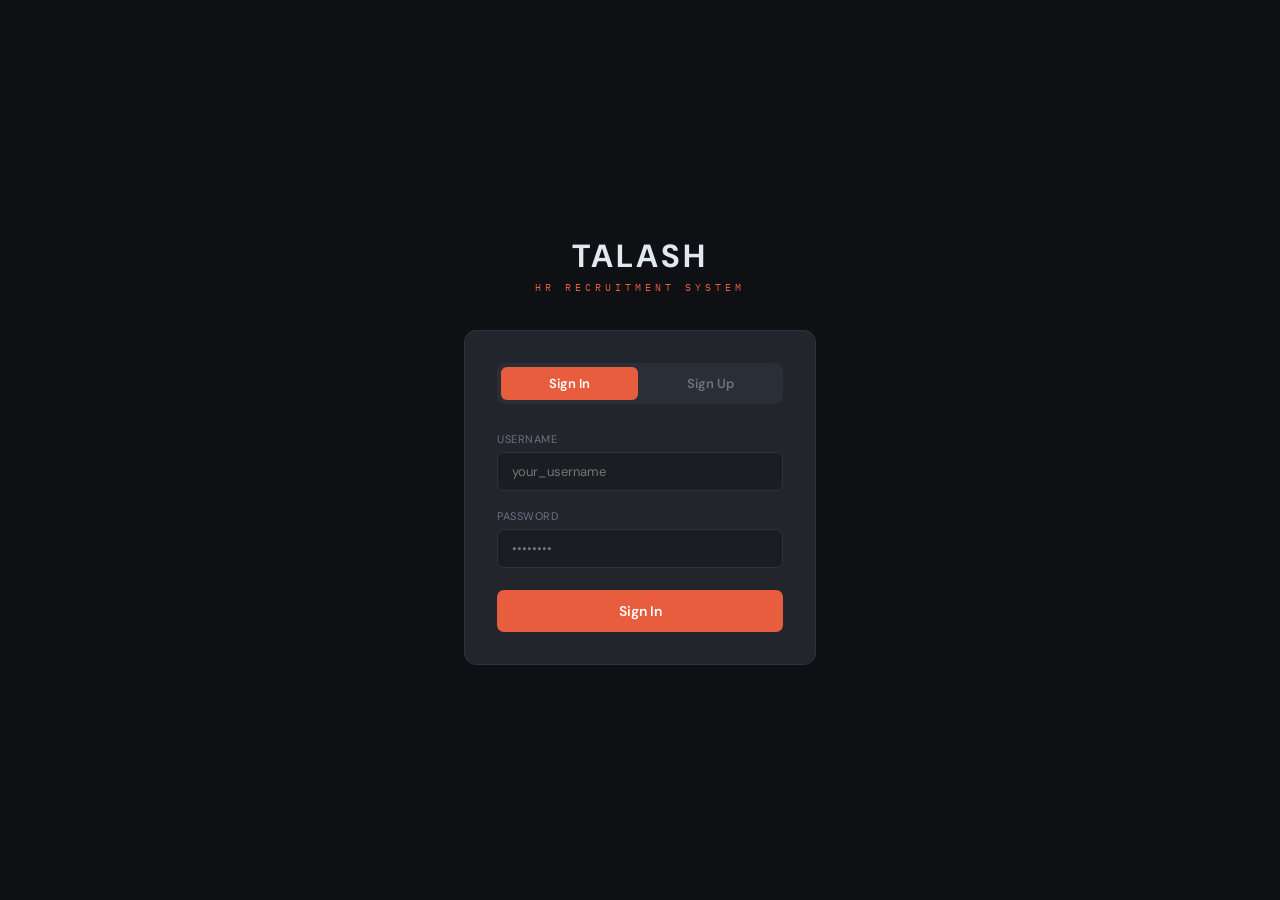
==== login.html @ 7b07e9e4 "Add files via upload" ====
<!DOCTYPE html>
<html lang="en">
<head>
<meta charset="UTF-8">
<meta name="viewport" content="width=device-width, initial-scale=1.0">
<title>TALASH — Login</title>
<link rel="preconnect" href="https://fonts.googleapis.com">
<link href="https://fonts.googleapis.com/css2?family=IBM+Plex+Mono:wght@400;600&family=DM+Sans:wght@300;400;500;600&display=swap" rel="stylesheet">
<style>
:root {
  --bg: #1a1d21; --surface: #22262c; --surface2: #2a2f37;
  --border: #2e333b; --text: #e2e8f0; --muted: #6b7280;
  --accent: #e85d3d; --blue: #3b82f6; --green: #22c55e; --red: #ef4444;
}
* { box-sizing: border-box; margin: 0; padding: 0; }
body {
  font-family: 'DM Sans', sans-serif;
  background: #0f1014; color: var(--text);
  min-height: 100vh; display: flex;
  align-items: center; justify-content: center;
}
.auth-wrap {
  width: 100%; max-width: 400px; padding: 24px;
}
.brand {
  text-align: center; margin-bottom: 36px;
}
.brand h1 {
  font-size: 32px; font-weight: 700; letter-spacing: 3px; color: var(--text);
}
.brand span {
  font-family: 'IBM Plex Mono', monospace; font-size: 10px;
  color: var(--accent); letter-spacing: 4px; display: block; margin-top: 4px;
}
.card {
  background: var(--surface); border: 1px solid var(--border);
  border-radius: 12px; padding: 32px;
}
.tabs {
  display: flex; gap: 4px; margin-bottom: 28px;
  background: var(--surface2); border-radius: 8px; padding: 4px;
}
.tab {
  flex: 1; padding: 8px; border-radius: 6px; font-size: 13px;
  font-weight: 600; cursor: pointer; border: none;
  background: none; color: var(--muted); transition: all .15s;
  font-family: inherit;
}
.tab.active { background: var(--accent); color: white; }
.form-group { margin-bottom: 18px; }
.form-label {
  display: block; font-size: 11px; color: var(--muted);
  margin-bottom: 6px; letter-spacing: .5px; text-transform: uppercase;
}
.form-input {
  width: 100%; background: var(--bg); border: 1px solid var(--border);
  color: var(--text); padding: 10px 14px; border-radius: 7px;
  font-size: 13px; font-family: inherit; outline: none; transition: border-color .15s;
}
.form-input:focus { border-color: var(--accent); }
.btn-submit {
  width: 100%; background: var(--accent); color: white;
  border: none; padding: 12px; border-radius: 7px;
  font-size: 14px; font-weight: 600; cursor: pointer;
  font-family: inherit; transition: opacity .15s; margin-top: 4px;
}
.btn-submit:hover { opacity: .85; }
.btn-submit:disabled { opacity: .5; cursor: not-allowed; }
.error-msg {
  background: rgba(239,68,68,.1); border: 1px solid rgba(239,68,68,.3);
  color: var(--red); padding: 10px 14px; border-radius: 7px;
  font-size: 12px; margin-bottom: 16px; display: none;
}
.success-msg {
  background: rgba(34,197,94,.1); border: 1px solid rgba(34,197,94,.3);
  color: var(--green); padding: 10px 14px; border-radius: 7px;
  font-size: 12px; margin-bottom: 16px; display: none;
}
.divider {
  text-align: center; font-size: 11px; color: var(--muted);
  margin: 20px 0; position: relative;
}
.divider::before, .divider::after {
  content: ""; position: absolute; top: 50%;
  width: 42%; height: 1px; background: var(--border);
}
.divider::before { left: 0; }
.divider::after  { right: 0; }
.hint {
  font-size: 11px; color: var(--muted); margin-top: 6px;
}
</style>
</head>
<body>
<div class="auth-wrap">
  <div class="brand">
    <h1>TALASH</h1>
    <span>HR RECRUITMENT SYSTEM</span>
  </div>

  <div class="card">
    <div class="tabs">
      <button class="tab active" id="tab-login" onclick="switchTab('login')">Sign In</button>
      <button class="tab"        id="tab-signup" onclick="switchTab('signup')">Sign Up</button>
    </div>

    <div id="error-box"   class="error-msg"></div>
    <div id="success-box" class="success-msg"></div>

    <!-- LOGIN FORM -->
    <div id="form-login">
      <div class="form-group">
        <label class="form-label">Username</label>
        <input class="form-input" id="l-user" type="text" placeholder="your_username" autocomplete="username">
      </div>
      <div class="form-group">
        <label class="form-label">Password</label>
        <input class="form-input" id="l-pass" type="password" placeholder="••••••••" autocomplete="current-password">
      </div>
      <button class="btn-submit" id="btn-login" onclick="doLogin()">Sign In</button>
    </div>

    <!-- SIGNUP FORM -->
    <div id="form-signup" style="display:none">
      <div class="form-group">
        <label class="form-label">Display Name</label>
        <input class="form-input" id="s-display" type="text" placeholder="Your Full Name">
      </div>
      <div class="form-group">
        <label class="form-label">Username</label>
        <input class="form-input" id="s-user" type="text" placeholder="username (letters, digits, _)" autocomplete="username">
        <div class="hint">3–32 characters, lowercase letters/digits/underscore only</div>
      </div>
      <div class="form-group">
        <label class="form-label">Password</label>
        <input class="form-input" id="s-pass" type="password" placeholder="Min. 6 characters" autocomplete="new-password">
      </div>
      <button class="btn-submit" id="btn-signup" onclick="doSignup()">Create Account</button>
    </div>
  </div>
</div>

<script>
function switchTab(t) {
  document.getElementById('form-login').style.display  = t==='login'  ? 'block' : 'none';
  document.getElementById('form-signup').style.display = t==='signup' ? 'block' : 'none';
  document.getElementById('tab-login').classList.toggle('active',  t==='login');
  document.getElementById('tab-signup').classList.toggle('active', t==='signup');
  hideMessages();
}

function showErr(msg) {
  const b = document.getElementById('error-box');
  b.textContent = msg; b.style.display = 'block';
  document.getElementById('success-box').style.display = 'none';
}
function showOk(msg) {
  const b = document.getElementById('success-box');
  b.textContent = msg; b.style.display = 'block';
  document.getElementById('error-box').style.display = 'none';
}
function hideMessages() {
  document.getElementById('error-box').style.display   = 'none';
  document.getElementById('success-box').style.display = 'none';
}

async function doLogin() {
  const btn = document.getElementById('btn-login');
  const user = document.getElementById('l-user').value.trim();
  const pass = document.getElementById('l-pass').value;
  if (!user || !pass) { showErr('Please enter username and password.'); return; }
  btn.disabled = true; btn.textContent = 'Signing in…';
  try {
    const res  = await fetch('/api/login', {
      method: 'POST', headers: {'Content-Type':'application/json'},
      body: JSON.stringify({username: user, password: pass})
    });
    const data = await res.json();
    if (!res.ok) { showErr(data.error || 'Login failed'); return; }
    showOk(`Welcome back, ${data.display}! Redirecting…`);
    setTimeout(() => window.location.href = '/', 700);
  } catch(e) {
    showErr('Network error. Please try again.');
  } finally {
    btn.disabled = false; btn.textContent = 'Sign In';
  }
}

async function doSignup() {
  const btn     = document.getElementById('btn-signup');
  const display = document.getElementById('s-display').value.trim();
  const user    = document.getElementById('s-user').value.trim();
  const pass    = document.getElementById('s-pass').value;
  if (!user || !pass) { showErr('Username and password are required.'); return; }
  btn.disabled = true; btn.textContent = 'Creating account…';
  try {
    const res  = await fetch('/api/signup', {
      method: 'POST', headers: {'Content-Type':'application/json'},
      body: JSON.stringify({username: user, password: pass, display: display || user})
    });
    const data = await res.json();
    if (!res.ok) { showErr(data.error || 'Signup failed'); return; }
    showOk('Account created! Redirecting…');
    setTimeout(() => window.location.href = '/', 700);
  } catch(e) {
    showErr('Network error. Please try again.');
  } finally {
    btn.disabled = false; btn.textContent = 'Create Account';
  }
}

// Allow Enter key to submit
document.addEventListener('keydown', e => {
  if (e.key === 'Enter') {
    const loginVisible = document.getElementById('form-login').style.display !== 'none';
    if (loginVisible) doLogin(); else doSignup();
  }
});
</script>
</body>
</html>
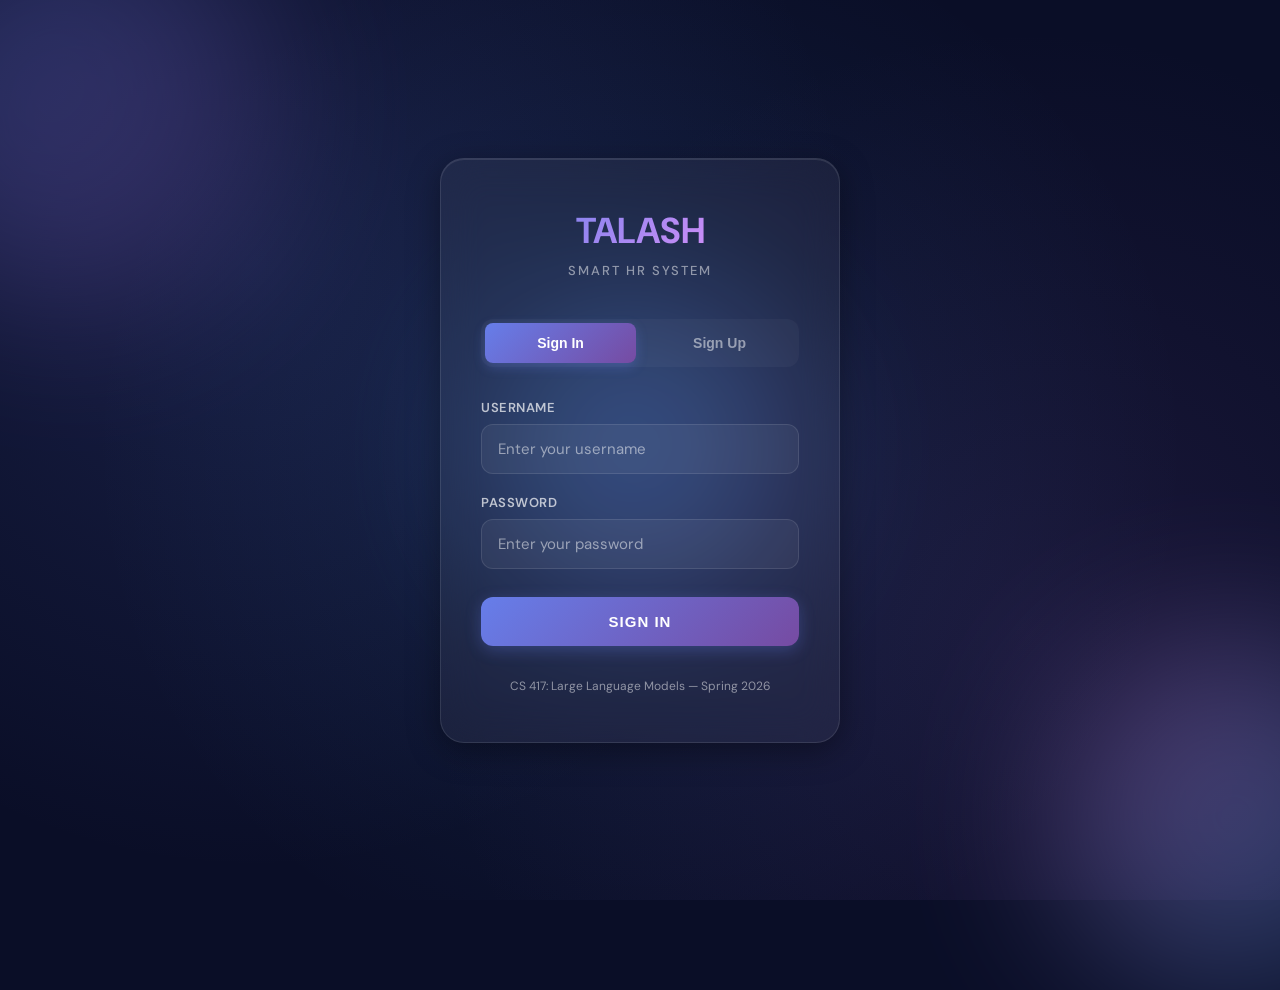
==== commit 70cb0153: "Revamp login.html with new design and functionality" ====
--- a/login.html
+++ b/login.html
@@ -3,219 +3,460 @@
 <head>
 <meta charset="UTF-8">
 <meta name="viewport" content="width=device-width, initial-scale=1.0">
-<title>TALASH — Login</title>
+<title>Login — TALASH</title>
 <link rel="preconnect" href="https://fonts.googleapis.com">
-<link href="https://fonts.googleapis.com/css2?family=IBM+Plex+Mono:wght@400;600&family=DM+Sans:wght@300;400;500;600&display=swap" rel="stylesheet">
+<link href="https://fonts.googleapis.com/css2?family=DM+Sans:wght@300;400;500;600;700&display=swap" rel="stylesheet">
 <style>
 :root {
-  --bg: #1a1d21; --surface: #22262c; --surface2: #2a2f37;
-  --border: #2e333b; --text: #e2e8f0; --muted: #6b7280;
-  --accent: #e85d3d; --blue: #3b82f6; --green: #22c55e; --red: #ef4444;
-}
-* { box-sizing: border-box; margin: 0; padding: 0; }
+  --bg-primary: #0a0e27;
+  --bg-secondary: #151932;
+  --accent-1: #667eea;
+  --accent-2: #764ba2;
+  --accent-3: #f093fb;
+  --accent-4: #4facfe;
+  --text-primary: #ffffff;
+  --text-secondary: rgba(255,255,255,0.7);
+  --text-muted: rgba(255,255,255,0.5);
+  --error: #ef4444;
+  --success: #10b981;
+}
+
+* {
+  margin: 0;
+  padding: 0;
+  box-sizing: border-box;
+}
+
 body {
-  font-family: 'DM Sans', sans-serif;
-  background: #0f1014; color: var(--text);
-  min-height: 100vh; display: flex;
-  align-items: center; justify-content: center;
-}
-.auth-wrap {
-  width: 100%; max-width: 400px; padding: 24px;
-}
-.brand {
-  text-align: center; margin-bottom: 36px;
-}
-.brand h1 {
-  font-size: 32px; font-weight: 700; letter-spacing: 3px; color: var(--text);
-}
-.brand span {
-  font-family: 'IBM Plex Mono', monospace; font-size: 10px;
-  color: var(--accent); letter-spacing: 4px; display: block; margin-top: 4px;
-}
-.card {
-  background: var(--surface); border: 1px solid var(--border);
-  border-radius: 12px; padding: 32px;
-}
+  font-family: 'DM Sans', -apple-system, BlinkMacSystemFont, 'Segoe UI', sans-serif;
+  background: var(--bg-primary);
+  color: var(--text-primary);
+  min-height: 100vh;
+  display: flex;
+  align-items: center;
+  justify-content: center;
+  position: relative;
+  overflow: hidden;
+}
+
+/* Animated gradient background */
+body::before {
+  content: '';
+  position: absolute;
+  inset: 0;
+  background: 
+    radial-gradient(circle at 20% 30%, rgba(102, 126, 234, 0.15) 0%, transparent 50%),
+    radial-gradient(circle at 80% 70%, rgba(118, 75, 162, 0.15) 0%, transparent 50%),
+    radial-gradient(circle at 50% 50%, rgba(79, 172, 254, 0.1) 0%, transparent 70%);
+  z-index: 0;
+}
+
+/* Floating orbs */
+.orb {
+  position: absolute;
+  border-radius: 50%;
+  filter: blur(80px);
+  opacity: 0.3;
+  z-index: 0;
+}
+
+.orb1 {
+  width: 400px;
+  height: 400px;
+  background: linear-gradient(135deg, var(--accent-1), var(--accent-2));
+  top: -10%;
+  left: -10%;
+}
+
+.orb2 {
+  width: 350px;
+  height: 350px;
+  background: linear-gradient(135deg, var(--accent-3), var(--accent-4));
+  bottom: -10%;
+  right: -10%;
+}
+
+.orb3 {
+  width: 300px;
+  height: 300px;
+  background: linear-gradient(135deg, var(--accent-4), var(--accent-1));
+  top: 50%;
+  left: 50%;
+  transform: translate(-50%, -50%);
+}
+
+.login-container {
+  position: relative;
+  z-index: 1;
+  width: 100%;
+  max-width: 440px;
+  padding: 20px;
+}
+
+.glass-card {
+  background: rgba(255, 255, 255, 0.05);
+  backdrop-filter: blur(20px);
+  border: 1px solid rgba(255, 255, 255, 0.1);
+  border-radius: 24px;
+  padding: 48px 40px;
+  box-shadow: 
+    0 8px 32px 0 rgba(0, 0, 0, 0.37),
+    inset 0 1px 0 0 rgba(255, 255, 255, 0.1);
+}
+
+.logo-section {
+  text-align: center;
+  margin-bottom: 40px;
+}
+
+.logo {
+  font-size: 36px;
+  font-weight: 700;
+  background: linear-gradient(135deg, var(--accent-1), var(--accent-3));
+  -webkit-background-clip: text;
+  -webkit-text-fill-color: transparent;
+  background-clip: text;
+  margin-bottom: 8px;
+  letter-spacing: -0.5px;
+}
+
+.logo-subtitle {
+  color: var(--text-muted);
+  font-size: 13px;
+  font-weight: 500;
+  letter-spacing: 2px;
+  text-transform: uppercase;
+}
+
 .tabs {
-  display: flex; gap: 4px; margin-bottom: 28px;
-  background: var(--surface2); border-radius: 8px; padding: 4px;
-}
+  display: flex;
+  gap: 8px;
+  margin-bottom: 32px;
+  background: rgba(255, 255, 255, 0.03);
+  padding: 4px;
+  border-radius: 12px;
+}
+
 .tab {
-  flex: 1; padding: 8px; border-radius: 6px; font-size: 13px;
-  font-weight: 600; cursor: pointer; border: none;
-  background: none; color: var(--muted); transition: all .15s;
+  flex: 1;
+  padding: 12px;
+  background: transparent;
+  border: none;
+  color: var(--text-muted);
+  font-size: 14px;
+  font-weight: 600;
+  cursor: pointer;
+  border-radius: 8px;
+  transition: all 0.3s ease;
+}
+
+.tab:hover {
+  color: var(--text-secondary);
+}
+
+.tab.active {
+  background: linear-gradient(135deg, var(--accent-1), var(--accent-2));
+  color: white;
+  box-shadow: 0 4px 12px rgba(102, 126, 234, 0.3);
+}
+
+.form-section {
+  display: none;
+}
+
+.form-section.active {
+  display: block;
+}
+
+.input-group {
+  margin-bottom: 20px;
+}
+
+.input-label {
+  display: block;
+  font-size: 13px;
+  font-weight: 600;
+  color: var(--text-secondary);
+  margin-bottom: 8px;
+  text-transform: uppercase;
+  letter-spacing: 0.5px;
+}
+
+.input-field {
+  width: 100%;
+  padding: 14px 16px;
+  background: rgba(255, 255, 255, 0.05);
+  border: 1px solid rgba(255, 255, 255, 0.1);
+  border-radius: 12px;
+  color: var(--text-primary);
+  font-size: 15px;
   font-family: inherit;
-}
-.tab.active { background: var(--accent); color: white; }
-.form-group { margin-bottom: 18px; }
-.form-label {
-  display: block; font-size: 11px; color: var(--muted);
-  margin-bottom: 6px; letter-spacing: .5px; text-transform: uppercase;
-}
-.form-input {
-  width: 100%; background: var(--bg); border: 1px solid var(--border);
-  color: var(--text); padding: 10px 14px; border-radius: 7px;
-  font-size: 13px; font-family: inherit; outline: none; transition: border-color .15s;
-}
-.form-input:focus { border-color: var(--accent); }
+  transition: all 0.3s ease;
+  outline: none;
+}
+
+.input-field:focus {
+  background: rgba(255, 255, 255, 0.08);
+  border-color: var(--accent-1);
+  box-shadow: 0 0 0 3px rgba(102, 126, 234, 0.1);
+}
+
+.input-field::placeholder {
+  color: var(--text-muted);
+}
+
 .btn-submit {
-  width: 100%; background: var(--accent); color: white;
-  border: none; padding: 12px; border-radius: 7px;
-  font-size: 14px; font-weight: 600; cursor: pointer;
-  font-family: inherit; transition: opacity .15s; margin-top: 4px;
-}
-.btn-submit:hover { opacity: .85; }
-.btn-submit:disabled { opacity: .5; cursor: not-allowed; }
-.error-msg {
-  background: rgba(239,68,68,.1); border: 1px solid rgba(239,68,68,.3);
-  color: var(--red); padding: 10px 14px; border-radius: 7px;
-  font-size: 12px; margin-bottom: 16px; display: none;
-}
-.success-msg {
-  background: rgba(34,197,94,.1); border: 1px solid rgba(34,197,94,.3);
-  color: var(--green); padding: 10px 14px; border-radius: 7px;
-  font-size: 12px; margin-bottom: 16px; display: none;
-}
-.divider {
-  text-align: center; font-size: 11px; color: var(--muted);
-  margin: 20px 0; position: relative;
-}
-.divider::before, .divider::after {
-  content: ""; position: absolute; top: 50%;
-  width: 42%; height: 1px; background: var(--border);
-}
-.divider::before { left: 0; }
-.divider::after  { right: 0; }
-.hint {
-  font-size: 11px; color: var(--muted); margin-top: 6px;
+  width: 100%;
+  padding: 16px;
+  background: linear-gradient(135deg, var(--accent-1), var(--accent-2));
+  border: none;
+  border-radius: 12px;
+  color: white;
+  font-size: 15px;
+  font-weight: 600;
+  cursor: pointer;
+  transition: all 0.3s ease;
+  text-transform: uppercase;
+  letter-spacing: 1px;
+  margin-top: 8px;
+  box-shadow: 0 4px 16px rgba(102, 126, 234, 0.3);
+}
+
+.btn-submit:hover {
+  transform: translateY(-2px);
+  box-shadow: 0 6px 24px rgba(102, 126, 234, 0.4);
+}
+
+.btn-submit:active {
+  transform: translateY(0);
+}
+
+.btn-submit:disabled {
+  opacity: 0.5;
+  cursor: not-allowed;
+  transform: none;
+}
+
+.alert {
+  padding: 12px 16px;
+  border-radius: 10px;
+  font-size: 13px;
+  margin-bottom: 20px;
+  border: 1px solid;
+  display: none;
+}
+
+.alert.error {
+  background: rgba(239, 68, 68, 0.1);
+  border-color: rgba(239, 68, 68, 0.3);
+  color: #fca5a5;
+}
+
+.alert.success {
+  background: rgba(16, 185, 129, 0.1);
+  border-color: rgba(16, 185, 129, 0.3);
+  color: #6ee7b7;
+}
+
+.footer-text {
+  text-align: center;
+  margin-top: 32px;
+  color: var(--text-muted);
+  font-size: 12px;
+}
+
+/* Loading state */
+.loading {
+  display: inline-block;
+  width: 14px;
+  height: 14px;
+  border: 2px solid rgba(255, 255, 255, 0.3);
+  border-top-color: white;
+  border-radius: 50%;
+  animation: spin 0.8s linear infinite;
+}
+
+@keyframes spin {
+  to { transform: rotate(360deg); }
 }
 </style>
 </head>
 <body>
-<div class="auth-wrap">
-  <div class="brand">
-    <h1>TALASH</h1>
-    <span>HR RECRUITMENT SYSTEM</span>
-  </div>
-
-  <div class="card">
+
+<div class="orb orb1"></div>
+<div class="orb orb2"></div>
+<div class="orb orb3"></div>
+
+<div class="login-container">
+  <div class="glass-card">
+    <div class="logo-section">
+      <div class="logo">TALASH</div>
+      <div class="logo-subtitle">Smart HR System</div>
+    </div>
+
     <div class="tabs">
-      <button class="tab active" id="tab-login" onclick="switchTab('login')">Sign In</button>
-      <button class="tab"        id="tab-signup" onclick="switchTab('signup')">Sign Up</button>
+      <button class="tab active" onclick="switchTab('login')">Sign In</button>
+      <button class="tab" onclick="switchTab('signup')">Sign Up</button>
     </div>
 
-    <div id="error-box"   class="error-msg"></div>
-    <div id="success-box" class="success-msg"></div>
+    <div id="alertBox" class="alert"></div>
 
     <!-- LOGIN FORM -->
-    <div id="form-login">
-      <div class="form-group">
-        <label class="form-label">Username</label>
-        <input class="form-input" id="l-user" type="text" placeholder="your_username" autocomplete="username">
+    <div id="loginForm" class="form-section active">
+      <div class="input-group">
+        <label class="input-label">Username</label>
+        <input type="text" class="input-field" id="loginUsername" 
+               placeholder="Enter your username" autocomplete="username">
       </div>
-      <div class="form-group">
-        <label class="form-label">Password</label>
-        <input class="form-input" id="l-pass" type="password" placeholder="••••••••" autocomplete="current-password">
+      <div class="input-group">
+        <label class="input-label">Password</label>
+        <input type="password" class="input-field" id="loginPassword" 
+               placeholder="Enter your password" autocomplete="current-password">
       </div>
-      <button class="btn-submit" id="btn-login" onclick="doLogin()">Sign In</button>
+      <button class="btn-submit" onclick="handleLogin()" id="loginBtn">
+        Sign In
+      </button>
     </div>
 
     <!-- SIGNUP FORM -->
-    <div id="form-signup" style="display:none">
-      <div class="form-group">
-        <label class="form-label">Display Name</label>
-        <input class="form-input" id="s-display" type="text" placeholder="Your Full Name">
+    <div id="signupForm" class="form-section">
+      <div class="input-group">
+        <label class="input-label">Username</label>
+        <input type="text" class="input-field" id="signupUsername" 
+               placeholder="Choose a username" autocomplete="username">
       </div>
-      <div class="form-group">
-        <label class="form-label">Username</label>
-        <input class="form-input" id="s-user" type="text" placeholder="username (letters, digits, _)" autocomplete="username">
-        <div class="hint">3–32 characters, lowercase letters/digits/underscore only</div>
+      <div class="input-group">
+        <label class="input-label">Display Name</label>
+        <input type="text" class="input-field" id="signupDisplay" 
+               placeholder="Your full name">
       </div>
-      <div class="form-group">
-        <label class="form-label">Password</label>
-        <input class="form-input" id="s-pass" type="password" placeholder="Min. 6 characters" autocomplete="new-password">
+      <div class="input-group">
+        <label class="input-label">Password</label>
+        <input type="password" class="input-field" id="signupPassword" 
+               placeholder="Create a password (min 6 chars)" autocomplete="new-password">
       </div>
-      <button class="btn-submit" id="btn-signup" onclick="doSignup()">Create Account</button>
+      <button class="btn-submit" onclick="handleSignup()" id="signupBtn">
+        Create Account
+      </button>
+    </div>
+
+    <div class="footer-text">
+      CS 417: Large Language Models &mdash; Spring 2026
     </div>
   </div>
 </div>
 
 <script>
-function switchTab(t) {
-  document.getElementById('form-login').style.display  = t==='login'  ? 'block' : 'none';
-  document.getElementById('form-signup').style.display = t==='signup' ? 'block' : 'none';
-  document.getElementById('tab-login').classList.toggle('active',  t==='login');
-  document.getElementById('tab-signup').classList.toggle('active', t==='signup');
-  hideMessages();
-}
-
-function showErr(msg) {
-  const b = document.getElementById('error-box');
-  b.textContent = msg; b.style.display = 'block';
-  document.getElementById('success-box').style.display = 'none';
-}
-function showOk(msg) {
-  const b = document.getElementById('success-box');
-  b.textContent = msg; b.style.display = 'block';
-  document.getElementById('error-box').style.display = 'none';
-}
-function hideMessages() {
-  document.getElementById('error-box').style.display   = 'none';
-  document.getElementById('success-box').style.display = 'none';
-}
-
-async function doLogin() {
-  const btn = document.getElementById('btn-login');
-  const user = document.getElementById('l-user').value.trim();
-  const pass = document.getElementById('l-pass').value;
-  if (!user || !pass) { showErr('Please enter username and password.'); return; }
-  btn.disabled = true; btn.textContent = 'Signing in…';
+function switchTab(tab) {
+  document.querySelectorAll('.tab').forEach(t => t.classList.remove('active'));
+  document.querySelectorAll('.form-section').forEach(f => f.classList.remove('active'));
+  
+  if (tab === 'login') {
+    document.querySelectorAll('.tab')[0].classList.add('active');
+    document.getElementById('loginForm').classList.add('active');
+  } else {
+    document.querySelectorAll('.tab')[1].classList.add('active');
+    document.getElementById('signupForm').classList.add('active');
+  }
+  
+  hideAlert();
+}
+
+function showAlert(msg, type = 'error') {
+  const box = document.getElementById('alertBox');
+  box.textContent = msg;
+  box.className = `alert ${type}`;
+  box.style.display = 'block';
+}
+
+function hideAlert() {
+  document.getElementById('alertBox').style.display = 'none';
+}
+
+async function handleLogin() {
+  const username = document.getElementById('loginUsername').value.trim();
+  const password = document.getElementById('loginPassword').value;
+  
+  if (!username || !password) {
+    showAlert('Please enter username and password');
+    return;
+  }
+  
+  const btn = document.getElementById('loginBtn');
+  btn.disabled = true;
+  btn.innerHTML = '<span class="loading"></span>';
+  
   try {
-    const res  = await fetch('/api/login', {
-      method: 'POST', headers: {'Content-Type':'application/json'},
-      body: JSON.stringify({username: user, password: pass})
+    const res = await fetch('/api/login', {
+      method: 'POST',
+      headers: { 'Content-Type': 'application/json' },
+      body: JSON.stringify({ username, password })
     });
+    
     const data = await res.json();
-    if (!res.ok) { showErr(data.error || 'Login failed'); return; }
-    showOk(`Welcome back, ${data.display}! Redirecting…`);
-    setTimeout(() => window.location.href = '/', 700);
-  } catch(e) {
-    showErr('Network error. Please try again.');
-  } finally {
-    btn.disabled = false; btn.textContent = 'Sign In';
+    
+    if (res.ok) {
+      showAlert('Login successful! Redirecting...', 'success');
+      setTimeout(() => window.location.href = '/', 1000);
+    } else {
+      showAlert(data.error || 'Login failed');
+      btn.disabled = false;
+      btn.textContent = 'Sign In';
+    }
+  } catch (err) {
+    showAlert('Connection error. Please try again.');
+    btn.disabled = false;
+    btn.textContent = 'Sign In';
   }
 }
 
-async function doSignup() {
-  const btn     = document.getElementById('btn-signup');
-  const display = document.getElementById('s-display').value.trim();
-  const user    = document.getElementById('s-user').value.trim();
-  const pass    = document.getElementById('s-pass').value;
-  if (!user || !pass) { showErr('Username and password are required.'); return; }
-  btn.disabled = true; btn.textContent = 'Creating account…';
+async function handleSignup() {
+  const username = document.getElementById('signupUsername').value.trim();
+  const display = document.getElementById('signupDisplay').value.trim();
+  const password = document.getElementById('signupPassword').value;
+  
+  if (!username || !password) {
+    showAlert('Please fill in all fields');
+    return;
+  }
+  
+  const btn = document.getElementById('signupBtn');
+  btn.disabled = true;
+  btn.innerHTML = '<span class="loading"></span>';
+  
   try {
-    const res  = await fetch('/api/signup', {
-      method: 'POST', headers: {'Content-Type':'application/json'},
-      body: JSON.stringify({username: user, password: pass, display: display || user})
+    const res = await fetch('/api/signup', {
+      method: 'POST',
+      headers: { 'Content-Type': 'application/json' },
+      body: JSON.stringify({ username, password, display })
     });
+    
     const data = await res.json();
-    if (!res.ok) { showErr(data.error || 'Signup failed'); return; }
-    showOk('Account created! Redirecting…');
-    setTimeout(() => window.location.href = '/', 700);
-  } catch(e) {
-    showErr('Network error. Please try again.');
-  } finally {
-    btn.disabled = false; btn.textContent = 'Create Account';
+    
+    if (res.ok) {
+      showAlert('Account created! Redirecting...', 'success');
+      setTimeout(() => window.location.href = '/', 1000);
+    } else {
+      showAlert(data.error || 'Signup failed');
+      btn.disabled = false;
+      btn.textContent = 'Create Account';
+    }
+  } catch (err) {
+    showAlert('Connection error. Please try again.');
+    btn.disabled = false;
+    btn.textContent = 'Create Account';
   }
 }
 
-// Allow Enter key to submit
-document.addEventListener('keydown', e => {
-  if (e.key === 'Enter') {
-    const loginVisible = document.getElementById('form-login').style.display !== 'none';
-    if (loginVisible) doLogin(); else doSignup();
-  }
+// Enter key handlers
+document.getElementById('loginPassword').addEventListener('keyup', (e) => {
+  if (e.key === 'Enter') handleLogin();
+});
+
+document.getElementById('signupPassword').addEventListener('keyup', (e) => {
+  if (e.key === 'Enter') handleSignup();
 });
 </script>
+
 </body>
-</html>+</html>
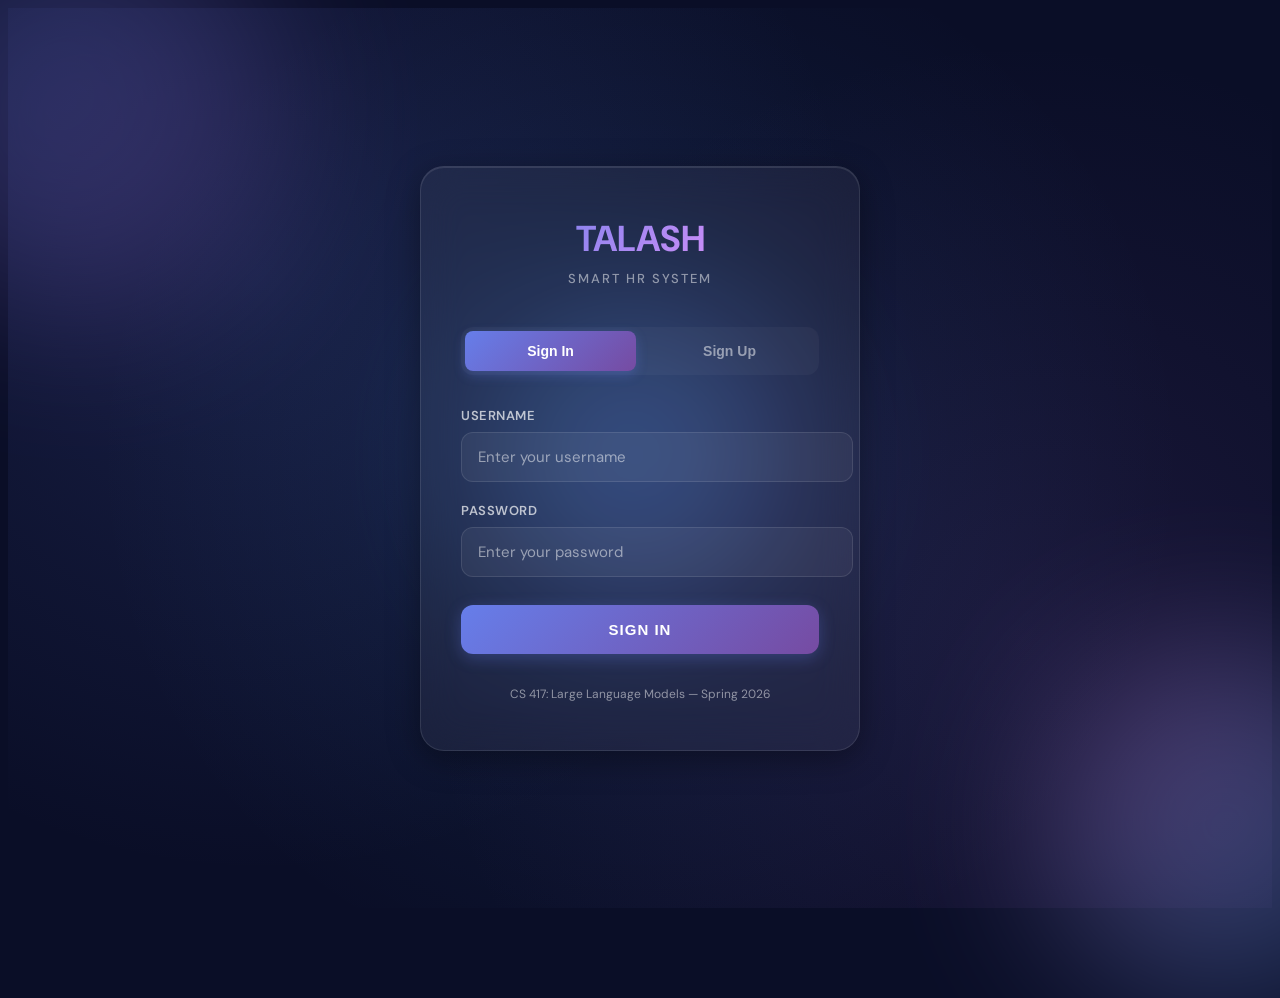
==== commit a355c09c: "Ehancment of login page" ====
--- a/login.html
+++ b/login.html
@@ -20,7 +20,7 @@
   --error: #ef4444;
   --success: #10b981;
 }
-
+<!--Formation -->
 * {
   margin: 0;
   padding: 0;
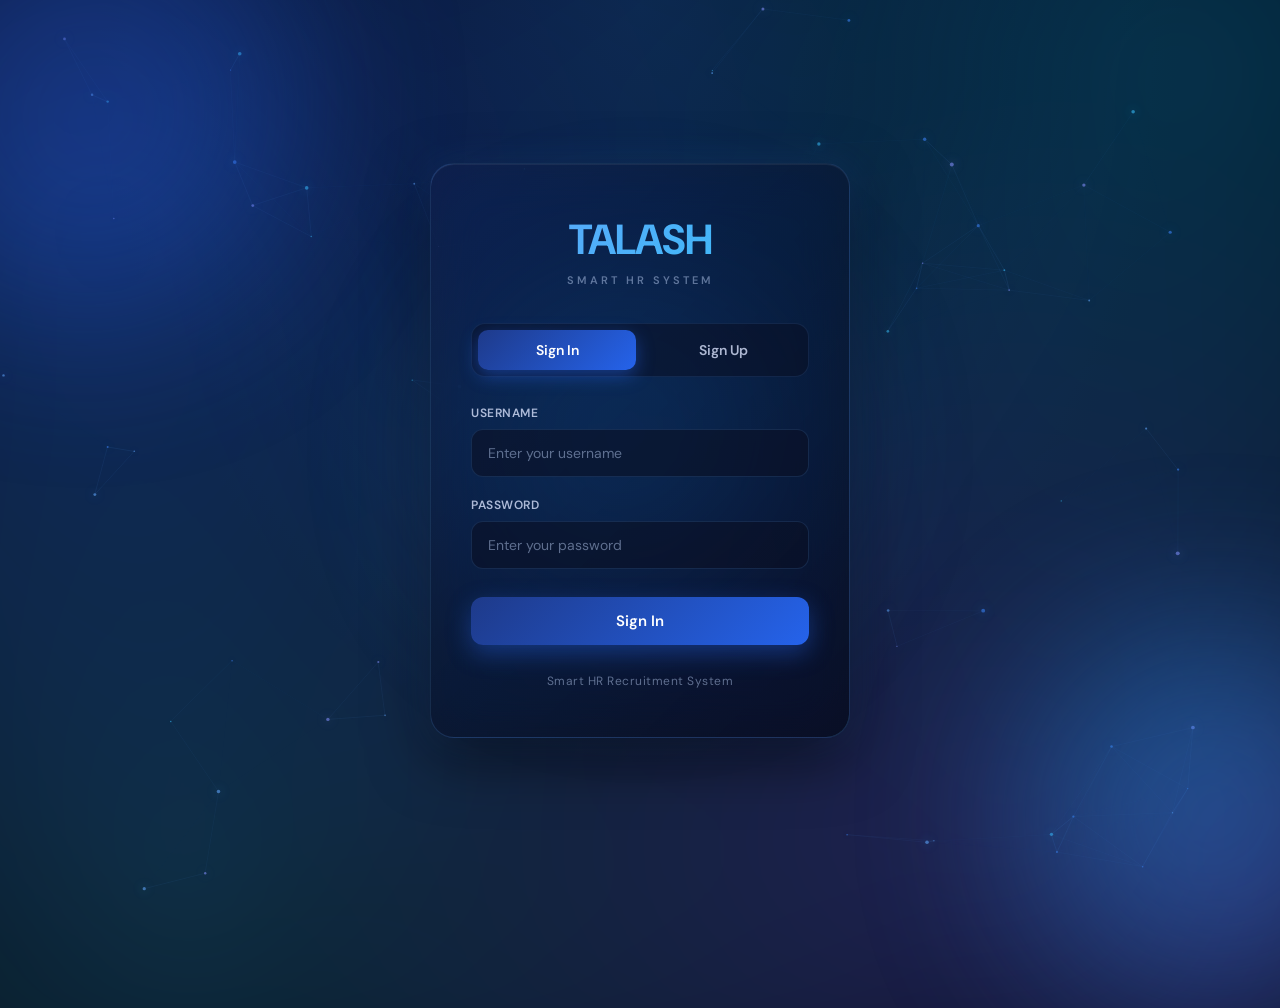
==== commit b8d7e1b9: "milestone 3" ====
--- a/login.html
+++ b/login.html
@@ -7,282 +7,154 @@
 <link rel="preconnect" href="https://fonts.googleapis.com">
 <link href="https://fonts.googleapis.com/css2?family=DM+Sans:wght@300;400;500;600;700&display=swap" rel="stylesheet">
 <style>
-:root {
-  --bg-primary: #0a0e27;
-  --bg-secondary: #151932;
-  --accent-1: #667eea;
-  --accent-2: #764ba2;
-  --accent-3: #f093fb;
-  --accent-4: #4facfe;
-  --text-primary: #ffffff;
-  --text-secondary: rgba(255,255,255,0.7);
-  --text-muted: rgba(255,255,255,0.5);
-  --error: #ef4444;
-  --success: #10b981;
-}
-<!--Formation -->
-* {
-  margin: 0;
-  padding: 0;
-  box-sizing: border-box;
-}
-
-body {
-  font-family: 'DM Sans', -apple-system, BlinkMacSystemFont, 'Segoe UI', sans-serif;
-  background: var(--bg-primary);
-  color: var(--text-primary);
-  min-height: 100vh;
-  display: flex;
-  align-items: center;
-  justify-content: center;
-  position: relative;
-  overflow: hidden;
-}
-
-/* Animated gradient background */
-body::before {
-  content: '';
-  position: absolute;
-  inset: 0;
-  background: 
-    radial-gradient(circle at 20% 30%, rgba(102, 126, 234, 0.15) 0%, transparent 50%),
-    radial-gradient(circle at 80% 70%, rgba(118, 75, 162, 0.15) 0%, transparent 50%),
-    radial-gradient(circle at 50% 50%, rgba(79, 172, 254, 0.1) 0%, transparent 70%);
-  z-index: 0;
-}
-
-/* Floating orbs */
-.orb {
-  position: absolute;
-  border-radius: 50%;
-  filter: blur(80px);
-  opacity: 0.3;
-  z-index: 0;
-}
-
-.orb1 {
-  width: 400px;
-  height: 400px;
-  background: linear-gradient(135deg, var(--accent-1), var(--accent-2));
-  top: -10%;
-  left: -10%;
-}
-
-.orb2 {
-  width: 350px;
-  height: 350px;
-  background: linear-gradient(135deg, var(--accent-3), var(--accent-4));
-  bottom: -10%;
-  right: -10%;
-}
-
-.orb3 {
-  width: 300px;
-  height: 300px;
-  background: linear-gradient(135deg, var(--accent-4), var(--accent-1));
-  top: 50%;
-  left: 50%;
-  transform: translate(-50%, -50%);
-}
-
-.login-container {
-  position: relative;
-  z-index: 1;
-  width: 100%;
-  max-width: 440px;
-  padding: 20px;
-}
-
-.glass-card {
-  background: rgba(255, 255, 255, 0.05);
-  backdrop-filter: blur(20px);
-  border: 1px solid rgba(255, 255, 255, 0.1);
-  border-radius: 24px;
-  padding: 48px 40px;
-  box-shadow: 
-    0 8px 32px 0 rgba(0, 0, 0, 0.37),
-    inset 0 1px 0 0 rgba(255, 255, 255, 0.1);
-}
-
-.logo-section {
-  text-align: center;
-  margin-bottom: 40px;
-}
-
-.logo {
-  font-size: 36px;
-  font-weight: 700;
-  background: linear-gradient(135deg, var(--accent-1), var(--accent-3));
-  -webkit-background-clip: text;
-  -webkit-text-fill-color: transparent;
-  background-clip: text;
-  margin-bottom: 8px;
-  letter-spacing: -0.5px;
-}
-
-.logo-subtitle {
-  color: var(--text-muted);
-  font-size: 13px;
-  font-weight: 500;
-  letter-spacing: 2px;
-  text-transform: uppercase;
-}
-
-.tabs {
-  display: flex;
-  gap: 8px;
-  margin-bottom: 32px;
-  background: rgba(255, 255, 255, 0.03);
-  padding: 4px;
-  border-radius: 12px;
-}
-
-.tab {
-  flex: 1;
-  padding: 12px;
-  background: transparent;
-  border: none;
-  color: var(--text-muted);
-  font-size: 14px;
-  font-weight: 600;
-  cursor: pointer;
-  border-radius: 8px;
-  transition: all 0.3s ease;
-}
-
-.tab:hover {
-  color: var(--text-secondary);
-}
-
-.tab.active {
-  background: linear-gradient(135deg, var(--accent-1), var(--accent-2));
-  color: white;
-  box-shadow: 0 4px 12px rgba(102, 126, 234, 0.3);
-}
-
-.form-section {
-  display: none;
-}
-
-.form-section.active {
-  display: block;
-}
-
-.input-group {
-  margin-bottom: 20px;
-}
-
-.input-label {
-  display: block;
-  font-size: 13px;
-  font-weight: 600;
-  color: var(--text-secondary);
-  margin-bottom: 8px;
-  text-transform: uppercase;
-  letter-spacing: 0.5px;
-}
-
-.input-field {
-  width: 100%;
-  padding: 14px 16px;
-  background: rgba(255, 255, 255, 0.05);
-  border: 1px solid rgba(255, 255, 255, 0.1);
-  border-radius: 12px;
-  color: var(--text-primary);
-  font-size: 15px;
-  font-family: inherit;
-  transition: all 0.3s ease;
-  outline: none;
-}
-
-.input-field:focus {
-  background: rgba(255, 255, 255, 0.08);
-  border-color: var(--accent-1);
-  box-shadow: 0 0 0 3px rgba(102, 126, 234, 0.1);
-}
-
-.input-field::placeholder {
-  color: var(--text-muted);
-}
-
-.btn-submit {
-  width: 100%;
-  padding: 16px;
-  background: linear-gradient(135deg, var(--accent-1), var(--accent-2));
-  border: none;
-  border-radius: 12px;
-  color: white;
-  font-size: 15px;
-  font-weight: 600;
-  cursor: pointer;
-  transition: all 0.3s ease;
-  text-transform: uppercase;
-  letter-spacing: 1px;
-  margin-top: 8px;
-  box-shadow: 0 4px 16px rgba(102, 126, 234, 0.3);
-}
-
-.btn-submit:hover {
-  transform: translateY(-2px);
-  box-shadow: 0 6px 24px rgba(102, 126, 234, 0.4);
-}
-
-.btn-submit:active {
-  transform: translateY(0);
-}
-
-.btn-submit:disabled {
-  opacity: 0.5;
-  cursor: not-allowed;
-  transform: none;
-}
-
-.alert {
-  padding: 12px 16px;
-  border-radius: 10px;
-  font-size: 13px;
-  margin-bottom: 20px;
-  border: 1px solid;
-  display: none;
-}
-
-.alert.error {
-  background: rgba(239, 68, 68, 0.1);
-  border-color: rgba(239, 68, 68, 0.3);
-  color: #fca5a5;
-}
-
-.alert.success {
-  background: rgba(16, 185, 129, 0.1);
-  border-color: rgba(16, 185, 129, 0.3);
-  color: #6ee7b7;
-}
-
-.footer-text {
-  text-align: center;
-  margin-top: 32px;
-  color: var(--text-muted);
-  font-size: 12px;
-}
-
-/* Loading state */
-.loading {
-  display: inline-block;
-  width: 14px;
-  height: 14px;
-  border: 2px solid rgba(255, 255, 255, 0.3);
-  border-top-color: white;
-  border-radius: 50%;
-  animation: spin 0.8s linear infinite;
-}
-
-@keyframes spin {
-  to { transform: rotate(360deg); }
-}
+:root{
+  --bg-primary:#03060f;
+  --bg-secondary:#0a1024;
+  --accent-1:#1e3a8a;
+  --accent-2:#2563eb;
+  --accent-3:#0ea5e9;
+  --accent-4:#38bdf8;
+  --text-primary:#f1f5fb;
+  --text-secondary:rgba(220,230,255,0.78);
+  --text-muted:rgba(180,200,235,0.5);
+  --error:#f87171;
+  --success:#22d3ee;
+}
+*{margin:0;padding:0;box-sizing:border-box}
+html,body{height:100%}
+body{
+  font-family:'DM Sans',-apple-system,BlinkMacSystemFont,'Segoe UI',sans-serif;
+  background:radial-gradient(ellipse at top,#0a1733 0%,#03060f 60%) fixed,#03060f;
+  color:var(--text-primary);
+  min-height:100vh;display:flex;align-items:center;justify-content:center;
+  position:relative;overflow:hidden;
+}
+
+/* live aurora layer */
+body::before{
+  content:'';position:fixed;inset:-20%;
+  background:
+    radial-gradient(circle at 20% 30%,rgba(37,99,235,.35) 0%,transparent 45%),
+    radial-gradient(circle at 80% 20%,rgba(14,165,233,.28) 0%,transparent 45%),
+    radial-gradient(circle at 70% 80%,rgba(99,102,241,.30) 0%,transparent 45%),
+    radial-gradient(circle at 25% 85%,rgba(56,189,248,.22) 0%,transparent 45%);
+  filter:blur(40px);
+  animation:aurora 20s ease-in-out infinite alternate;
+  z-index:0;
+}
+@keyframes aurora{
+  0%{transform:translate3d(0,0,0) scale(1)}
+  50%{transform:translate3d(2%,-2%,0) scale(1.1)}
+  100%{transform:translate3d(-2%,3%,0) scale(1.05)}
+}
+
+#bgCanvas{position:fixed;inset:0;z-index:0;pointer-events:none;opacity:.6}
+
+.orb{position:absolute;border-radius:50%;filter:blur(90px);opacity:.45;z-index:0;animation:floatOrb 14s ease-in-out infinite alternate}
+.orb1{width:420px;height:420px;background:linear-gradient(135deg,#1e3a8a,#2563eb);top:-12%;left:-10%}
+.orb2{width:380px;height:380px;background:linear-gradient(135deg,#0ea5e9,#6366f1);bottom:-12%;right:-10%;animation-delay:-5s}
+.orb3{width:320px;height:320px;background:linear-gradient(135deg,#38bdf8,#1e3a8a);top:50%;left:50%;transform:translate(-50%,-50%);animation-delay:-9s}
+@keyframes floatOrb{
+  from{transform:translate(0,0) scale(1)}
+  to{transform:translate(40px,-30px) scale(1.08)}
+}
+
+.login-container{position:relative;z-index:2;width:100%;max-width:460px;padding:20px;
+  animation:rise .8s cubic-bezier(.22,1,.36,1) both}
+@keyframes rise{from{opacity:0;transform:translateY(24px)}to{opacity:1;transform:translateY(0)}}
+
+.glass-card{
+  background:linear-gradient(135deg,rgba(20,32,70,.55),rgba(3,6,15,.65));
+  -webkit-backdrop-filter:blur(24px) saturate(140%);
+  backdrop-filter:blur(24px) saturate(140%);
+  border:1px solid rgba(96,165,250,.18);
+  border-radius:24px;padding:48px 40px;
+  box-shadow:0 20px 60px rgba(0,0,0,.55),0 0 40px rgba(59,130,246,.18),inset 0 1px 0 rgba(255,255,255,.06);
+  position:relative;overflow:hidden;
+}
+.glass-card::before{
+  content:'';position:absolute;inset:-1px;border-radius:24px;padding:1px;
+  background:linear-gradient(135deg,rgba(96,165,250,.45),transparent 40%,transparent 60%,rgba(56,189,248,.45));
+  -webkit-mask:linear-gradient(#000 0 0) content-box,linear-gradient(#000 0 0);
+  -webkit-mask-composite:xor;mask-composite:exclude;
+  pointer-events:none;opacity:.6;
+}
+
+.logo-section{text-align:center;margin-bottom:36px}
+.logo{
+  font-size:42px;font-weight:700;letter-spacing:-1px;
+  background:linear-gradient(135deg,#60a5fa,#38bdf8 50%,#818cf8);
+  background-size:200% 200%;
+  -webkit-background-clip:text;background-clip:text;-webkit-text-fill-color:transparent;
+  animation:shimmer 5s ease-in-out infinite;
+}
+@keyframes shimmer{0%,100%{background-position:0 50%}50%{background-position:100% 50%}}
+.logo-subtitle{font-size:11px;color:var(--text-muted);text-transform:uppercase;letter-spacing:3px;margin-top:6px;font-weight:600}
+
+.tabs{display:flex;gap:8px;margin-bottom:28px;background:rgba(10,16,36,.55);padding:6px;border-radius:14px;border:1px solid rgba(96,165,250,.12)}
+.tab{
+  flex:1;padding:11px;background:transparent;border:none;color:var(--text-secondary);
+  font-family:inherit;font-size:14px;font-weight:600;cursor:pointer;border-radius:10px;
+  transition:all .35s cubic-bezier(.22,1,.36,1);
+}
+.tab:hover{color:var(--text-primary)}
+.tab.active{
+  background:linear-gradient(135deg,#1e3a8a,#2563eb);
+  color:#fff;box-shadow:0 6px 18px rgba(37,99,235,.45);
+}
+
+.form-section{display:none;animation:fadeIn .4s ease}
+.form-section.active{display:block}
+@keyframes fadeIn{from{opacity:0;transform:translateY(8px)}to{opacity:1;transform:translateY(0)}}
+
+.input-group{margin-bottom:20px}
+.input-label{display:block;font-size:12px;font-weight:600;color:var(--text-secondary);margin-bottom:8px;text-transform:uppercase;letter-spacing:.5px}
+.input-field{
+  width:100%;padding:14px 16px;background:rgba(10,16,36,.6);
+  border:1px solid rgba(96,165,250,.15);border-radius:12px;
+  color:var(--text-primary);font-size:14px;font-family:inherit;
+  transition:all .3s ease;
+}
+.input-field::placeholder{color:var(--text-muted)}
+.input-field:focus{
+  outline:none;border-color:#3b82f6;
+  background:rgba(10,16,36,.85);
+  box-shadow:0 0 0 4px rgba(59,130,246,.18),0 0 24px rgba(59,130,246,.25);
+}
+
+.btn-submit{
+  width:100%;padding:14px;margin-top:8px;
+  background:linear-gradient(135deg,#1e3a8a 0%,#2563eb 50%,#38bdf8 100%);
+  background-size:200% 200%;
+  border:none;border-radius:12px;color:#fff;
+  font-family:inherit;font-size:15px;font-weight:600;cursor:pointer;
+  transition:all .35s cubic-bezier(.22,1,.36,1);
+  box-shadow:0 8px 24px rgba(37,99,235,.4);
+  position:relative;overflow:hidden;
+}
+.btn-submit::before{
+  content:'';position:absolute;top:0;left:-100%;width:100%;height:100%;
+  background:linear-gradient(90deg,transparent,rgba(255,255,255,.22),transparent);
+  transition:left .6s ease;
+}
+.btn-submit:hover{transform:translateY(-2px);background-position:100% 0;box-shadow:0 12px 32px rgba(37,99,235,.55),0 0 28px rgba(56,189,248,.4)}
+.btn-submit:hover::before{left:100%}
+.btn-submit:active{transform:translateY(0)}
+.btn-submit:disabled{opacity:.6;cursor:not-allowed;transform:none}
+
+.loading{display:inline-block;width:16px;height:16px;border:2px solid rgba(255,255,255,.3);border-top-color:#fff;border-radius:50%;animation:spin .8s linear infinite}
+@keyframes spin{to{transform:rotate(360deg)}}
+
+.alert{display:none;padding:12px 14px;margin-bottom:16px;border-radius:10px;font-size:13px;font-weight:500;animation:fadeIn .3s ease}
+.alert.error{background:rgba(248,113,113,.12);border:1px solid rgba(248,113,113,.35);color:#fca5a5}
+.alert.success{background:rgba(34,211,238,.12);border:1px solid rgba(34,211,238,.35);color:#67e8f9}
+
+.footer-text{text-align:center;margin-top:28px;font-size:12px;color:var(--text-muted);letter-spacing:.5px}
 </style>
 </head>
 <body>
 
+<canvas id="bgCanvas"></canvas>
 <div class="orb orb1"></div>
 <div class="orb orb2"></div>
 <div class="orb orb3"></div>
@@ -301,162 +173,93 @@
 
     <div id="alertBox" class="alert"></div>
 
-    <!-- LOGIN FORM -->
     <div id="loginForm" class="form-section active">
       <div class="input-group">
         <label class="input-label">Username</label>
-        <input type="text" class="input-field" id="loginUsername" 
-               placeholder="Enter your username" autocomplete="username">
+        <input type="text" class="input-field" id="loginUsername" placeholder="Enter your username" autocomplete="username">
       </div>
       <div class="input-group">
         <label class="input-label">Password</label>
-        <input type="password" class="input-field" id="loginPassword" 
-               placeholder="Enter your password" autocomplete="current-password">
-      </div>
-      <button class="btn-submit" onclick="handleLogin()" id="loginBtn">
-        Sign In
-      </button>
-    </div>
-
-    <!-- SIGNUP FORM -->
+        <input type="password" class="input-field" id="loginPassword" placeholder="Enter your password" autocomplete="current-password">
+      </div>
+      <button class="btn-submit" onclick="handleLogin()" id="loginBtn">Sign In</button>
+    </div>
+
     <div id="signupForm" class="form-section">
       <div class="input-group">
         <label class="input-label">Username</label>
-        <input type="text" class="input-field" id="signupUsername" 
-               placeholder="Choose a username" autocomplete="username">
+        <input type="text" class="input-field" id="signupUsername" placeholder="Choose a username" autocomplete="username">
       </div>
       <div class="input-group">
         <label class="input-label">Display Name</label>
-        <input type="text" class="input-field" id="signupDisplay" 
-               placeholder="Your full name">
+        <input type="text" class="input-field" id="signupDisplay" placeholder="Your full name">
       </div>
       <div class="input-group">
         <label class="input-label">Password</label>
-        <input type="password" class="input-field" id="signupPassword" 
-               placeholder="Create a password (min 6 chars)" autocomplete="new-password">
-      </div>
-      <button class="btn-submit" onclick="handleSignup()" id="signupBtn">
-        Create Account
-      </button>
-    </div>
-
-    <div class="footer-text">
-      CS 417: Large Language Models &mdash; Spring 2026
-    </div>
+        <input type="password" class="input-field" id="signupPassword" placeholder="Create a password (min 6 chars)" autocomplete="new-password">
+      </div>
+      <button class="btn-submit" onclick="handleSignup()" id="signupBtn">Create Account</button>
+    </div>
+
+    <div class="footer-text">Smart HR Recruitment System</div>
   </div>
 </div>
 
 <script>
-function switchTab(tab) {
-  document.querySelectorAll('.tab').forEach(t => t.classList.remove('active'));
-  document.querySelectorAll('.form-section').forEach(f => f.classList.remove('active'));
-  
-  if (tab === 'login') {
-    document.querySelectorAll('.tab')[0].classList.add('active');
-    document.getElementById('loginForm').classList.add('active');
-  } else {
-    document.querySelectorAll('.tab')[1].classList.add('active');
-    document.getElementById('signupForm').classList.add('active');
-  }
-  
+/* live particle background */
+(function(){
+  const c=document.getElementById('bgCanvas'),x=c.getContext('2d');
+  let w,h,P=[];const N=70,COL=['#3b82f6','#60a5fa','#38bdf8','#818cf8'];
+  function rs(){w=c.width=innerWidth*devicePixelRatio;h=c.height=innerHeight*devicePixelRatio;c.style.width=innerWidth+'px';c.style.height=innerHeight+'px';}
+  rs();addEventListener('resize',rs);
+  for(let i=0;i<N;i++)P.push({x:Math.random()*w,y:Math.random()*h,vx:(Math.random()-.5)*.4*devicePixelRatio,vy:(Math.random()-.5)*.4*devicePixelRatio,r:(Math.random()*1.6+.4)*devicePixelRatio,c:COL[i%COL.length]});
+  (function loop(){
+    x.clearRect(0,0,w,h);
+    for(let i=0;i<P.length;i++){
+      for(let j=i+1;j<P.length;j++){
+        const a=P[i],b=P[j],dx=a.x-b.x,dy=a.y-b.y,d=Math.hypot(dx,dy);
+        if(d<140*devicePixelRatio){x.strokeStyle=`rgba(96,165,250,${(1-d/(140*devicePixelRatio))*.18})`;x.lineWidth=1;x.beginPath();x.moveTo(a.x,a.y);x.lineTo(b.x,b.y);x.stroke();}
+      }
+    }
+    P.forEach(p=>{p.x+=p.vx;p.y+=p.vy;if(p.x<0)p.x=w;if(p.x>w)p.x=0;if(p.y<0)p.y=h;if(p.y>h)p.y=0;x.beginPath();x.fillStyle=p.c;x.shadowColor=p.c;x.shadowBlur=12;x.arc(p.x,p.y,p.r,0,Math.PI*2);x.fill();});
+    x.shadowBlur=0;requestAnimationFrame(loop);
+  })();
+})();
+
+function switchTab(tab){
+  document.querySelectorAll('.tab').forEach(t=>t.classList.remove('active'));
+  document.querySelectorAll('.form-section').forEach(f=>f.classList.remove('active'));
+  if(tab==='login'){document.querySelectorAll('.tab')[0].classList.add('active');document.getElementById('loginForm').classList.add('active');}
+  else{document.querySelectorAll('.tab')[1].classList.add('active');document.getElementById('signupForm').classList.add('active');}
   hideAlert();
 }
-
-function showAlert(msg, type = 'error') {
-  const box = document.getElementById('alertBox');
-  box.textContent = msg;
-  box.className = `alert ${type}`;
-  box.style.display = 'block';
-}
-
-function hideAlert() {
-  document.getElementById('alertBox').style.display = 'none';
-}
-
-async function handleLogin() {
-  const username = document.getElementById('loginUsername').value.trim();
-  const password = document.getElementById('loginPassword').value;
-  
-  if (!username || !password) {
-    showAlert('Please enter username and password');
-    return;
-  }
-  
-  const btn = document.getElementById('loginBtn');
-  btn.disabled = true;
-  btn.innerHTML = '<span class="loading"></span>';
-  
-  try {
-    const res = await fetch('/api/login', {
-      method: 'POST',
-      headers: { 'Content-Type': 'application/json' },
-      body: JSON.stringify({ username, password })
-    });
-    
-    const data = await res.json();
-    
-    if (res.ok) {
-      showAlert('Login successful! Redirecting...', 'success');
-      setTimeout(() => window.location.href = '/', 1000);
-    } else {
-      showAlert(data.error || 'Login failed');
-      btn.disabled = false;
-      btn.textContent = 'Sign In';
-    }
-  } catch (err) {
-    showAlert('Connection error. Please try again.');
-    btn.disabled = false;
-    btn.textContent = 'Sign In';
-  }
-}
-
-async function handleSignup() {
-  const username = document.getElementById('signupUsername').value.trim();
-  const display = document.getElementById('signupDisplay').value.trim();
-  const password = document.getElementById('signupPassword').value;
-  
-  if (!username || !password) {
-    showAlert('Please fill in all fields');
-    return;
-  }
-  
-  const btn = document.getElementById('signupBtn');
-  btn.disabled = true;
-  btn.innerHTML = '<span class="loading"></span>';
-  
-  try {
-    const res = await fetch('/api/signup', {
-      method: 'POST',
-      headers: { 'Content-Type': 'application/json' },
-      body: JSON.stringify({ username, password, display })
-    });
-    
-    const data = await res.json();
-    
-    if (res.ok) {
-      showAlert('Account created! Redirecting...', 'success');
-      setTimeout(() => window.location.href = '/', 1000);
-    } else {
-      showAlert(data.error || 'Signup failed');
-      btn.disabled = false;
-      btn.textContent = 'Create Account';
-    }
-  } catch (err) {
-    showAlert('Connection error. Please try again.');
-    btn.disabled = false;
-    btn.textContent = 'Create Account';
-  }
-}
-
-// Enter key handlers
-document.getElementById('loginPassword').addEventListener('keyup', (e) => {
-  if (e.key === 'Enter') handleLogin();
-});
-
-document.getElementById('signupPassword').addEventListener('keyup', (e) => {
-  if (e.key === 'Enter') handleSignup();
-});
+function showAlert(msg,type='error'){const b=document.getElementById('alertBox');b.textContent=msg;b.className=`alert ${type}`;b.style.display='block';}
+function hideAlert(){document.getElementById('alertBox').style.display='none';}
+
+async function handleLogin(){
+  const u=document.getElementById('loginUsername').value.trim(),p=document.getElementById('loginPassword').value;
+  if(!u||!p){showAlert('Please enter username and password');return;}
+  const b=document.getElementById('loginBtn');b.disabled=true;b.innerHTML='<span class="loading"></span>';
+  try{
+    const r=await fetch('/api/login',{method:'POST',headers:{'Content-Type':'application/json'},body:JSON.stringify({username:u,password:p})});
+    const d=await r.json();
+    if(r.ok){showAlert('Login successful! Redirecting...','success');setTimeout(()=>location.href='/',900);}
+    else{showAlert(d.error||'Login failed');b.disabled=false;b.textContent='Sign In';}
+  }catch(e){showAlert('Connection error. Please try again.');b.disabled=false;b.textContent='Sign In';}
+}
+async function handleSignup(){
+  const u=document.getElementById('signupUsername').value.trim(),dn=document.getElementById('signupDisplay').value.trim(),p=document.getElementById('signupPassword').value;
+  if(!u||!p){showAlert('Please fill in all fields');return;}
+  const b=document.getElementById('signupBtn');b.disabled=true;b.innerHTML='<span class="loading"></span>';
+  try{
+    const r=await fetch('/api/signup',{method:'POST',headers:{'Content-Type':'application/json'},body:JSON.stringify({username:u,password:p,display:dn})});
+    const d=await r.json();
+    if(r.ok){showAlert('Account created! Redirecting...','success');setTimeout(()=>location.href='/',900);}
+    else{showAlert(d.error||'Signup failed');b.disabled=false;b.textContent='Create Account';}
+  }catch(e){showAlert('Connection error. Please try again.');b.disabled=false;b.textContent='Create Account';}
+}
+document.getElementById('loginPassword').addEventListener('keyup',e=>{if(e.key==='Enter')handleLogin();});
+document.getElementById('signupPassword').addEventListener('keyup',e=>{if(e.key==='Enter')handleSignup();});
 </script>
-
 </body>
 </html>
